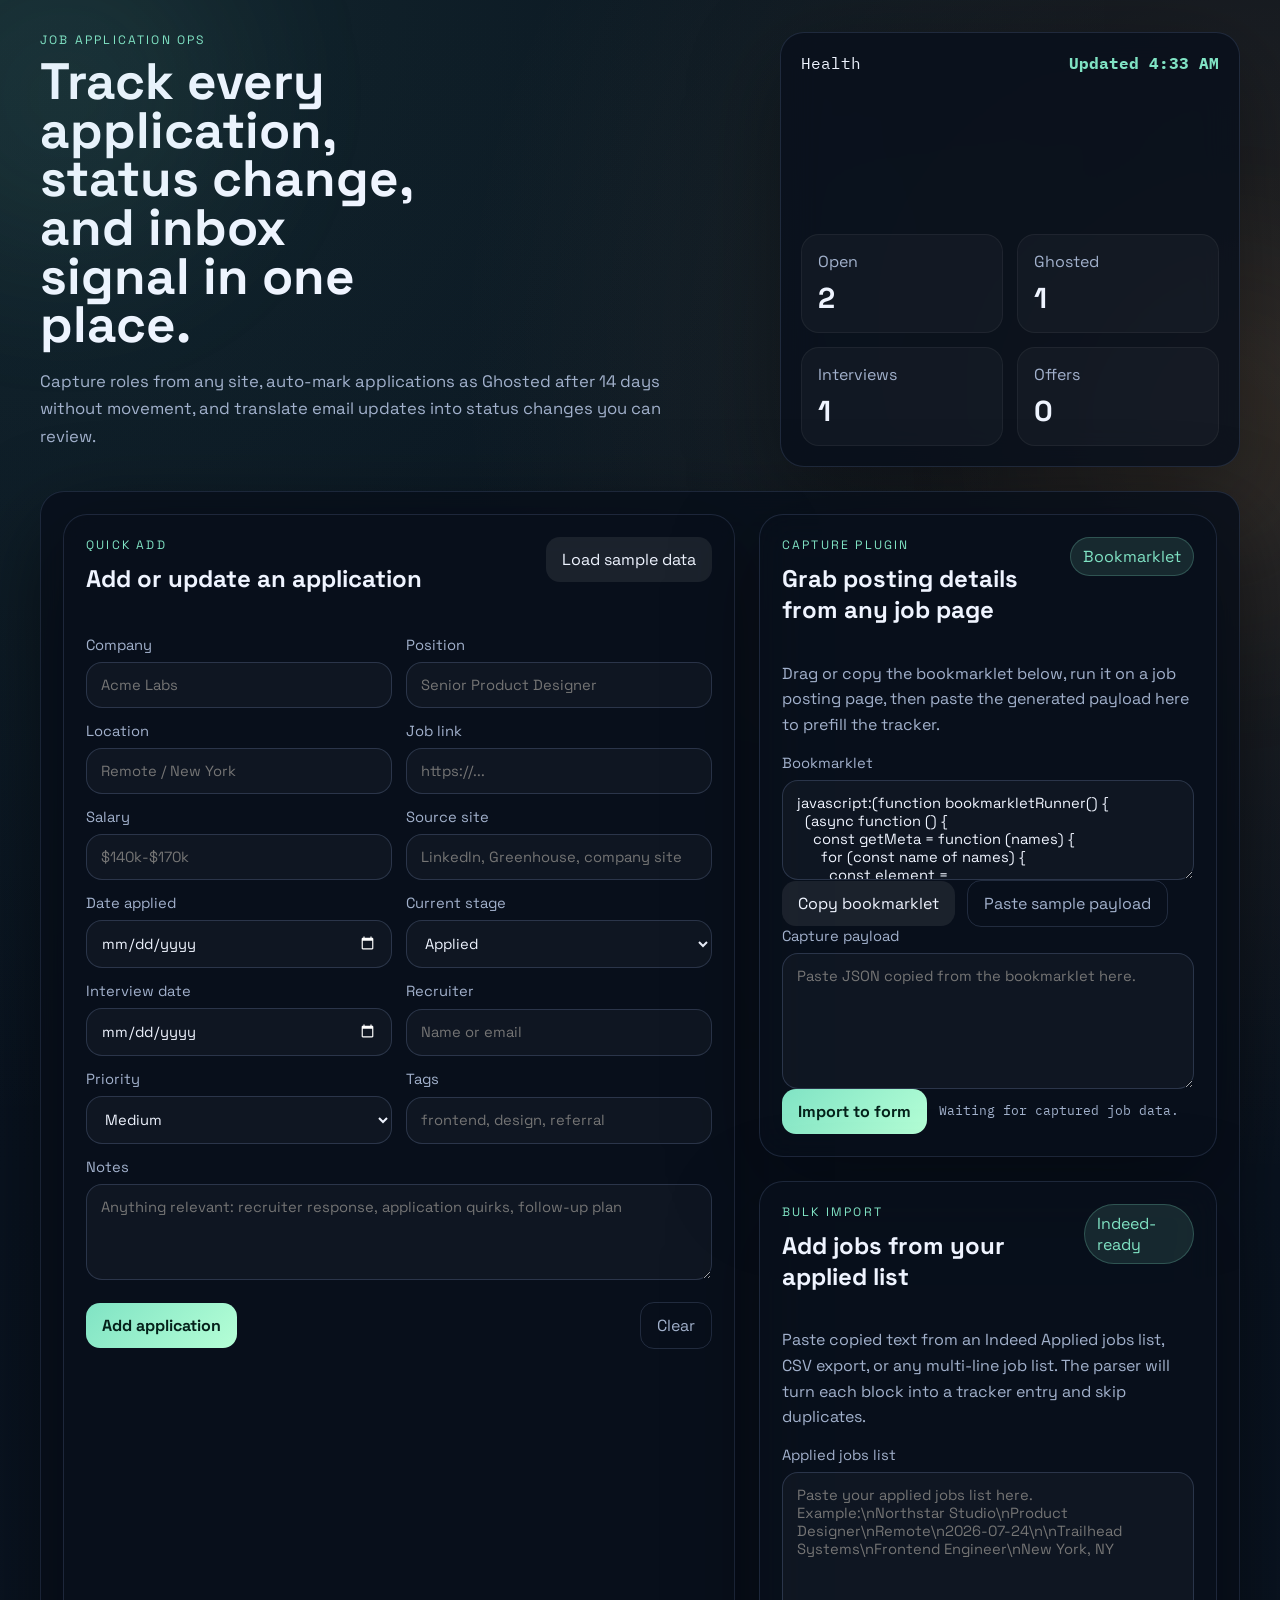
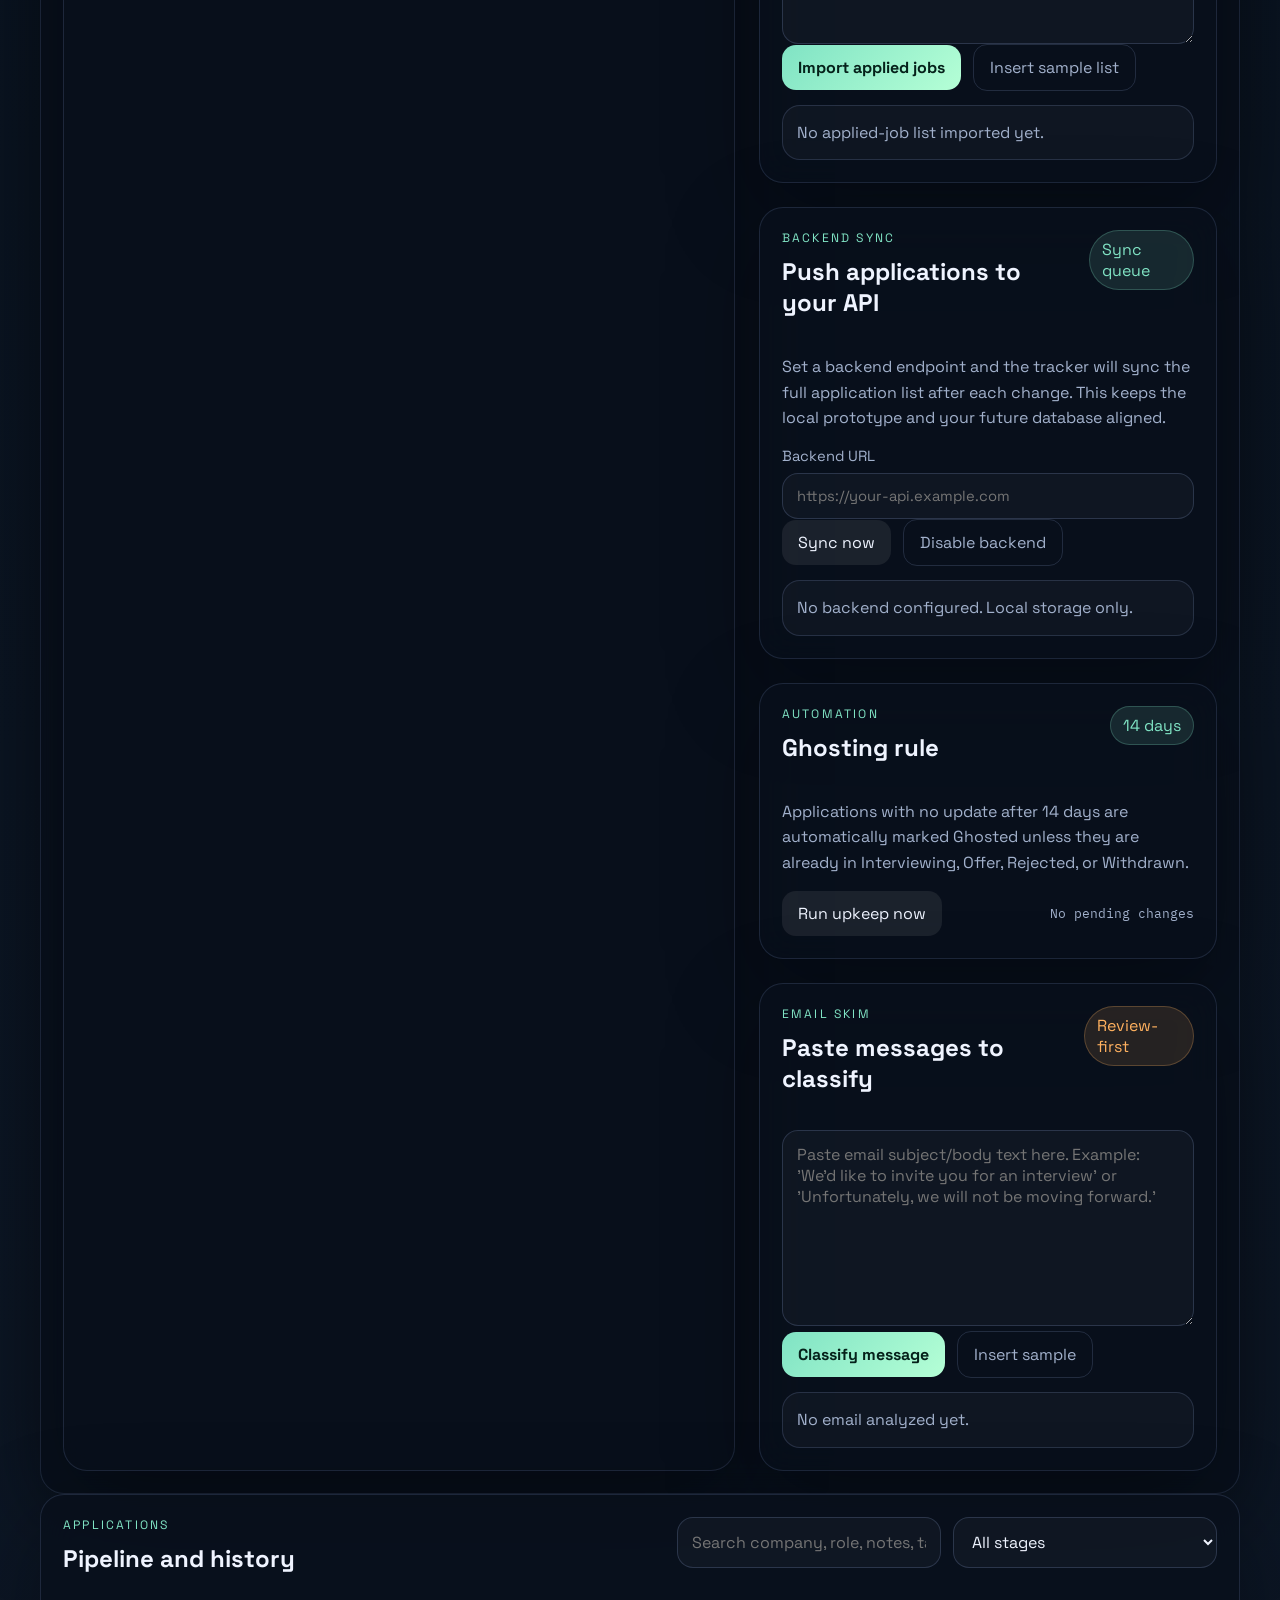
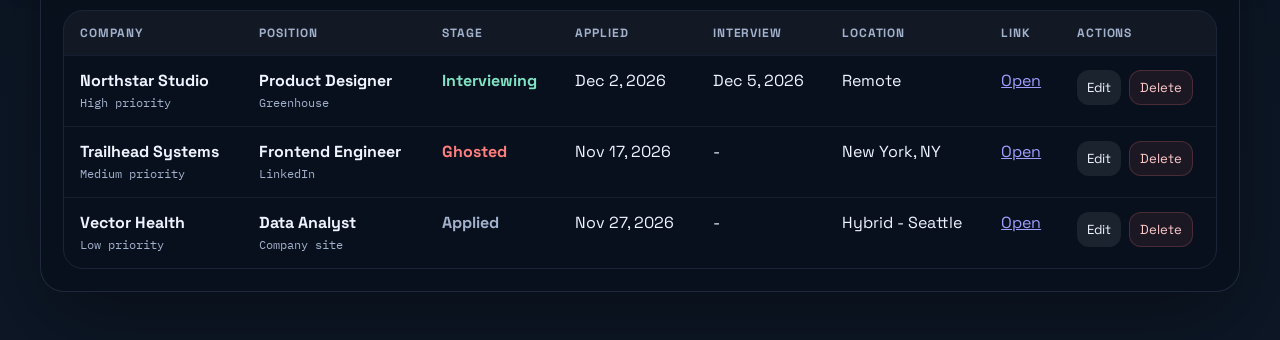
==== index.html @ 48f39924 "Initial commit: Job Tracker prototype with capture, bulk import, and Python sync backend" ====
<!doctype html>
<html lang="en">
  <head>
    <meta charset="UTF-8" />
    <meta name="viewport" content="width=device-width, initial-scale=1.0" />
    <title>Job Tracker</title>
    <link rel="preconnect" href="https://fonts.googleapis.com" />
    <link rel="preconnect" href="https://fonts.gstatic.com" crossorigin />
    <link href="https://fonts.googleapis.com/css2?family=Space+Grotesk:wght@400;500;600;700&family=IBM+Plex+Mono:wght@400;500&display=swap" rel="stylesheet" />
    <link rel="stylesheet" href="styles.css" />
  </head>
  <body>
    <div class="backdrop backdrop-one"></div>
    <div class="backdrop backdrop-two"></div>
    <main class="shell">
      <header class="hero">
        <div>
          <p class="eyebrow">Job Application Ops</p>
          <h1>Track every application, status change, and inbox signal in one place.</h1>
          <p class="lede">
            Capture roles from any site, auto-mark applications as Ghosted after 14 days without movement, and translate email updates into status changes you can review.
          </p>
        </div>
        <div class="hero-card">
          <div class="hero-card-top">
            <span>Health</span>
            <strong id="lastSyncLabel">Ready</strong>
          </div>
          <div class="hero-card-grid">
            <div>
              <span>Open</span>
              <strong id="openCount">0</strong>
            </div>
            <div>
              <span>Ghosted</span>
              <strong id="ghostedCount">0</strong>
            </div>
            <div>
              <span>Interviews</span>
              <strong id="interviewCount">0</strong>
            </div>
            <div>
              <span>Offers</span>
              <strong id="offerCount">0</strong>
            </div>
          </div>
        </div>
      </header>

      <section class="panel grid-two">
        <form id="applicationForm" class="card form-card">
          <div class="card-heading">
            <div>
              <p class="section-kicker">Quick add</p>
              <h2>Add or update an application</h2>
            </div>
            <button type="button" id="seedButton" class="secondary">Load sample data</button>
          </div>

          <div class="form-grid">
            <label>
              Company
              <input name="company" required placeholder="Acme Labs" />
            </label>
            <label>
              Position
              <input name="position" required placeholder="Senior Product Designer" />
            </label>
            <label>
              Location
              <input name="location" placeholder="Remote / New York" />
            </label>
            <label>
              Job link
              <input name="link" type="url" placeholder="https://..." />
            </label>
            <label>
              Salary
              <input name="salary" placeholder="$140k-$170k" />
            </label>
            <label>
              Source site
              <input name="sourceSite" placeholder="LinkedIn, Greenhouse, company site" />
            </label>
            <label>
              Date applied
              <input name="dateApplied" type="date" required />
            </label>
            <label>
              Current stage
              <select name="stage">
                <option>Applied</option>
                <option>Screening</option>
                <option>Interviewing</option>
                <option>Offer</option>
                <option>Rejected</option>
                <option>Ghosted</option>
                <option>Withdrawn</option>
              </select>
            </label>
            <label>
              Interview date
              <input name="interviewDate" type="date" />
            </label>
            <label>
              Recruiter
              <input name="recruiter" placeholder="Name or email" />
            </label>
            <label>
              Priority
              <select name="priority">
                <option>High</option>
                <option selected>Medium</option>
                <option>Low</option>
              </select>
            </label>
            <label>
              Tags
              <input name="tags" placeholder="frontend, design, referral" />
            </label>
            <label class="wide">
              Notes
              <textarea name="notes" rows="3" placeholder="Anything relevant: recruiter response, application quirks, follow-up plan"></textarea>
            </label>
          </div>

          <div class="form-actions">
            <button type="submit" class="primary" id="submitButton">Add application</button>
            <button type="button" id="resetButton" class="ghost">Clear</button>
          </div>
        </form>

        <aside class="stack">
          <section class="card">
            <div class="card-heading compact">
              <div>
                <p class="section-kicker">Capture plugin</p>
                <h2>Grab posting details from any job page</h2>
              </div>
              <span class="pill">Bookmarklet</span>
            </div>
            <p class="text-muted">
              Drag or copy the bookmarklet below, run it on a job posting page, then paste the generated payload here to prefill the tracker.
            </p>
            <label>
              Bookmarklet
              <textarea id="bookmarkletOutput" rows="4" readonly></textarea>
            </label>
            <div class="form-actions tight">
              <button type="button" id="copyBookmarkletButton" class="secondary">Copy bookmarklet</button>
              <button type="button" id="fillFromPayloadButton" class="ghost">Paste sample payload</button>
            </div>
            <label>
              Capture payload
              <textarea id="captureInput" rows="6" placeholder="Paste JSON copied from the bookmarklet here."></textarea>
            </label>
            <div class="form-actions tight">
              <button type="button" id="importCaptureButton" class="primary">Import to form</button>
              <span id="captureResult" class="status-text">Waiting for captured job data.</span>
            </div>
          </section>

          <section class="card">
            <div class="card-heading compact">
              <div>
                <p class="section-kicker">Bulk import</p>
                <h2>Add jobs from your applied list</h2>
              </div>
              <span class="pill">Indeed-ready</span>
            </div>
            <p class="text-muted">
              Paste copied text from an Indeed Applied jobs list, CSV export, or any multi-line job list. The parser will turn each block into a tracker entry and skip duplicates.
            </p>
            <label>
              Applied jobs list
              <textarea id="bulkImportInput" rows="8" placeholder="Paste your applied jobs list here. Example:\nNorthstar Studio\nProduct Designer\nRemote\n2026-07-24\n\nTrailhead Systems\nFrontend Engineer\nNew York, NY"></textarea>
            </label>
            <div class="form-actions tight">
              <button type="button" id="bulkImportButton" class="primary">Import applied jobs</button>
              <button type="button" id="bulkImportSampleButton" class="ghost">Insert sample list</button>
            </div>
            <div id="bulkImportResult" class="insight-box">No applied-job list imported yet.</div>
          </section>

          <section class="card">
            <div class="card-heading compact">
              <div>
                <p class="section-kicker">Backend sync</p>
                <h2>Push applications to your API</h2>
              </div>
              <span class="pill">Sync queue</span>
            </div>
            <p class="text-muted">
              Set a backend endpoint and the tracker will sync the full application list after each change. This keeps the local prototype and your future database aligned.
            </p>
            <label>
              Backend URL
              <input id="backendUrlInput" type="url" placeholder="https://your-api.example.com" />
            </label>
            <div class="form-actions tight">
              <button type="button" id="syncNowButton" class="secondary">Sync now</button>
              <button type="button" id="clearBackendButton" class="ghost">Disable backend</button>
            </div>
            <div id="backendStatus" class="insight-box">No backend configured. Local storage only.</div>
          </section>

          <section class="card">
            <div class="card-heading compact">
              <div>
                <p class="section-kicker">Automation</p>
                <h2>Ghosting rule</h2>
              </div>
              <span class="pill">14 days</span>
            </div>
            <p class="text-muted">Applications with no update after 14 days are automatically marked Ghosted unless they are already in Interviewing, Offer, Rejected, or Withdrawn.</p>
            <div class="inline-row">
              <button type="button" id="runGhostingButton" class="secondary">Run upkeep now</button>
              <span id="ghostingResult" class="status-text">No pending changes</span>
            </div>
          </section>

          <section class="card">
            <div class="card-heading compact">
              <div>
                <p class="section-kicker">Email skim</p>
                <h2>Paste messages to classify</h2>
              </div>
              <span class="pill warm">Review-first</span>
            </div>
            <textarea id="emailInput" rows="8" placeholder="Paste email subject/body text here. Example: 'We'd like to invite you for an interview' or 'Unfortunately, we will not be moving forward.'"></textarea>
            <div class="form-actions tight">
              <button type="button" id="classifyEmailButton" class="primary">Classify message</button>
              <button type="button" id="sampleEmailButton" class="ghost">Insert sample</button>
            </div>
            <div id="emailResult" class="insight-box">No email analyzed yet.</div>
          </section>
        </aside>
      </section>

      <section class="panel card">
        <div class="card-heading compact wrap">
          <div>
            <p class="section-kicker">Applications</p>
            <h2>Pipeline and history</h2>
          </div>
          <div class="filters">
            <input id="searchInput" placeholder="Search company, role, notes, tags" />
            <select id="stageFilter">
              <option value="All">All stages</option>
              <option>Applied</option>
              <option>Screening</option>
              <option>Interviewing</option>
              <option>Offer</option>
              <option>Rejected</option>
              <option>Ghosted</option>
              <option>Withdrawn</option>
            </select>
          </div>
        </div>
        <div class="table-wrap">
          <table>
            <thead>
              <tr>
                <th>Company</th>
                <th>Position</th>
                <th>Stage</th>
                <th>Applied</th>
                <th>Interview</th>
                <th>Location</th>
                <th>Link</th>
                <th>Actions</th>
              </tr>
            </thead>
            <tbody id="applicationTable"></tbody>
          </table>
        </div>
      </section>
    </main>
    <script src="app.js"></script>
  </body>
</html>
---- styles.css ----
:root {
  color-scheme: dark;
  --bg: #07111d;
  --bg2: #0d1726;
  --card: rgba(9, 16, 28, 0.84);
  --card-border: rgba(165, 191, 255, 0.14);
  --text: #eff4ff;
  --muted: #a2b1cc;
  --accent: #80e3c4;
  --accent-2: #ffb15f;
  --danger: #ff7f7f;
  --good: #7ef2b2;
  --shadow: 0 28px 90px rgba(0, 0, 0, 0.35);
  --radius: 24px;
}

* {
  box-sizing: border-box;
}

html,
body {
  margin: 0;
  min-height: 100%;
  background:
    radial-gradient(circle at top left, rgba(128, 227, 196, 0.1), transparent 30%),
    radial-gradient(circle at right 10%, rgba(255, 177, 95, 0.12), transparent 24%),
    linear-gradient(180deg, var(--bg), var(--bg2));
  color: var(--text);
  font-family: "Space Grotesk", system-ui, sans-serif;
}

body {
  overflow-x: hidden;
}

button,
input,
select,
textarea {
  font: inherit;
}

button {
  cursor: pointer;
  border: 0;
}

.backdrop {
  position: fixed;
  inset: auto;
  border-radius: 999px;
  filter: blur(90px);
  pointer-events: none;
  opacity: 0.45;
}

.backdrop-one {
  width: 22rem;
  height: 22rem;
  background: rgba(128, 227, 196, 0.18);
  left: -7rem;
  top: -5rem;
}

.backdrop-two {
  width: 24rem;
  height: 24rem;
  background: rgba(255, 177, 95, 0.14);
  right: -8rem;
  top: 16rem;
}

.shell {
  width: min(1200px, calc(100vw - 32px));
  margin: 0 auto;
  padding: 32px 0 48px;
}

.hero {
  display: grid;
  grid-template-columns: minmax(0, 1.4fr) minmax(320px, 0.9fr);
  gap: 24px;
  align-items: stretch;
  margin-bottom: 24px;
}

.eyebrow,
.section-kicker {
  margin: 0 0 10px;
  text-transform: uppercase;
  letter-spacing: 0.18em;
  color: var(--accent);
  font-size: 0.76rem;
}

h1,
h2,
p {
  margin-top: 0;
}

h1 {
  font-size: clamp(2.4rem, 4vw, 4.4rem);
  line-height: 0.95;
  margin-bottom: 18px;
  max-width: 12ch;
}

.lede {
  color: var(--muted);
  font-size: 1.04rem;
  line-height: 1.65;
  max-width: 60ch;
}

.panel,
.card,
.hero-card {
  background: var(--card);
  border: 1px solid var(--card-border);
  box-shadow: var(--shadow);
  backdrop-filter: blur(18px);
}

.panel,
.card,
.hero-card {
  border-radius: var(--radius);
}

.hero-card {
  padding: 20px;
  display: flex;
  flex-direction: column;
  justify-content: space-between;
}

.hero-card-top,
.card-heading,
.form-actions,
.inline-row {
  display: flex;
  justify-content: space-between;
  gap: 12px;
  align-items: center;
}

.hero-card-top span,
.hero-card-top strong {
  font-family: "IBM Plex Mono", monospace;
}

.hero-card-top strong {
  color: var(--accent);
}

.hero-card-grid {
  display: grid;
  grid-template-columns: repeat(2, minmax(0, 1fr));
  gap: 14px;
  margin-top: 22px;
}

.hero-card-grid div {
  padding: 16px;
  border-radius: 18px;
  background: rgba(255, 255, 255, 0.03);
  border: 1px solid rgba(255, 255, 255, 0.05);
}

.hero-card-grid span,
.hero-card-grid strong {
  display: block;
}

.hero-card-grid span {
  color: var(--muted);
  margin-bottom: 8px;
}

.hero-card-grid strong {
  font-size: 1.8rem;
}

.grid-two {
  display: grid;
  grid-template-columns: minmax(0, 1.1fr) minmax(300px, 0.75fr);
  gap: 24px;
}

.card,
.panel {
  padding: 22px;
}

.stack {
  display: grid;
  gap: 24px;
}

.form-grid {
  display: grid;
  grid-template-columns: repeat(2, minmax(0, 1fr));
  gap: 14px;
  margin: 22px 0;
}

label {
  display: grid;
  gap: 8px;
  color: var(--muted);
  font-size: 0.92rem;
}

label.wide {
  grid-column: 1 / -1;
}

input,
select,
textarea {
  width: 100%;
  background: rgba(255, 255, 255, 0.03);
  border: 1px solid rgba(165, 191, 255, 0.18);
  border-radius: 16px;
  padding: 13px 14px;
  color: var(--text);
  outline: none;
}

textarea {
  resize: vertical;
  min-height: 96px;
}

input:focus,
select:focus,
textarea:focus {
  border-color: rgba(128, 227, 196, 0.8);
  box-shadow: 0 0 0 4px rgba(128, 227, 196, 0.12);
}

.primary,
.secondary,
.ghost {
  border-radius: 14px;
  padding: 12px 16px;
  transition: transform 0.18s ease, opacity 0.18s ease, background 0.18s ease;
}

.primary {
  background: linear-gradient(135deg, var(--accent), #b5ffd6);
  color: #05211a;
  font-weight: 700;
}

.secondary {
  background: rgba(255, 255, 255, 0.08);
  color: var(--text);
}

.ghost {
  background: transparent;
  color: var(--muted);
  border: 1px solid rgba(165, 191, 255, 0.16);
}

.primary:hover,
.secondary:hover,
.ghost:hover {
  transform: translateY(-1px);
}

.form-actions.tight {
  justify-content: flex-start;
}

.card-heading {
  align-items: start;
  margin-bottom: 8px;
}

.card-heading.compact {
  margin-bottom: 16px;
}

.card-heading.wrap {
  flex-wrap: wrap;
}

.pill {
  display: inline-flex;
  align-items: center;
  justify-content: center;
  padding: 8px 12px;
  border-radius: 999px;
  background: rgba(128, 227, 196, 0.12);
  color: var(--accent);
  border: 1px solid rgba(128, 227, 196, 0.24);
}

.pill.warm {
  background: rgba(255, 177, 95, 0.12);
  border-color: rgba(255, 177, 95, 0.25);
  color: var(--accent-2);
}

.text-muted,
.status-text {
  color: var(--muted);
  line-height: 1.6;
}

.status-text {
  font-family: "IBM Plex Mono", monospace;
  font-size: 0.84rem;
}

.insight-box {
  margin-top: 14px;
  border-radius: 18px;
  border: 1px solid rgba(165, 191, 255, 0.16);
  background: rgba(255, 255, 255, 0.03);
  padding: 14px;
  color: var(--muted);
  line-height: 1.6;
}

.inline-row {
  margin-top: 16px;
  flex-wrap: wrap;
}

.filters {
  display: flex;
  gap: 12px;
  flex-wrap: wrap;
  width: min(100%, 540px);
}

.filters input,
.filters select {
  min-width: 210px;
  flex: 1;
}

.table-wrap {
  overflow: auto;
  border-radius: 20px;
  border: 1px solid rgba(165, 191, 255, 0.12);
}

table {
  width: 100%;
  border-collapse: collapse;
  min-width: 1080px;
}

thead th {
  text-align: left;
  font-size: 0.75rem;
  text-transform: uppercase;
  letter-spacing: 0.08em;
  color: var(--muted);
  background: rgba(255, 255, 255, 0.04);
  padding: 14px 16px;
}

tbody td {
  padding: 14px 16px;
  border-top: 1px solid rgba(165, 191, 255, 0.08);
  vertical-align: top;
}

tbody tr:hover {
  background: rgba(255, 255, 255, 0.03);
}

.table-stage {
  font-weight: 700;
}

.stage-applied {
  color: var(--muted);
}

.stage-screening,
.stage-interviewing {
  color: var(--accent);
}

.stage-offer {
  color: var(--accent-2);
}

.stage-rejected,
.stage-ghosted,
.stage-withdrawn {
  color: var(--danger);
}

.row-actions {
  display: flex;
  flex-wrap: wrap;
  gap: 8px;
}

.row-actions button,
.row-actions a {
  font-size: 0.82rem;
  padding: 8px 10px;
  border-radius: 12px;
  text-decoration: none;
}

.row-actions a {
  color: var(--text);
  border: 1px solid rgba(128, 227, 196, 0.24);
  background: rgba(128, 227, 196, 0.08);
}

.danger {
  border: 1px solid rgba(255, 127, 127, 0.2);
  background: rgba(255, 127, 127, 0.08);
  color: #ffc9c9;
}

.small-note {
  color: var(--muted);
  font-family: "IBM Plex Mono", monospace;
  font-size: 0.78rem;
}

@media (max-width: 980px) {
  .hero,
  .grid-two {
    grid-template-columns: 1fr;
  }

  .form-grid {
    grid-template-columns: 1fr;
  }

  .filters {
    width: 100%;
  }
}

@media (max-width: 640px) {
  .shell {
    width: min(100vw - 18px, 1200px);
    padding-top: 18px;
  }

  .card,
  .panel,
  .hero-card {
    padding: 16px;
    border-radius: 20px;
  }

  h1 {
    max-width: 100%;
  }

  .hero-card-grid {
    grid-template-columns: 1fr 1fr;
  }

  .hero-card-grid strong {
    font-size: 1.4rem;
  }
}
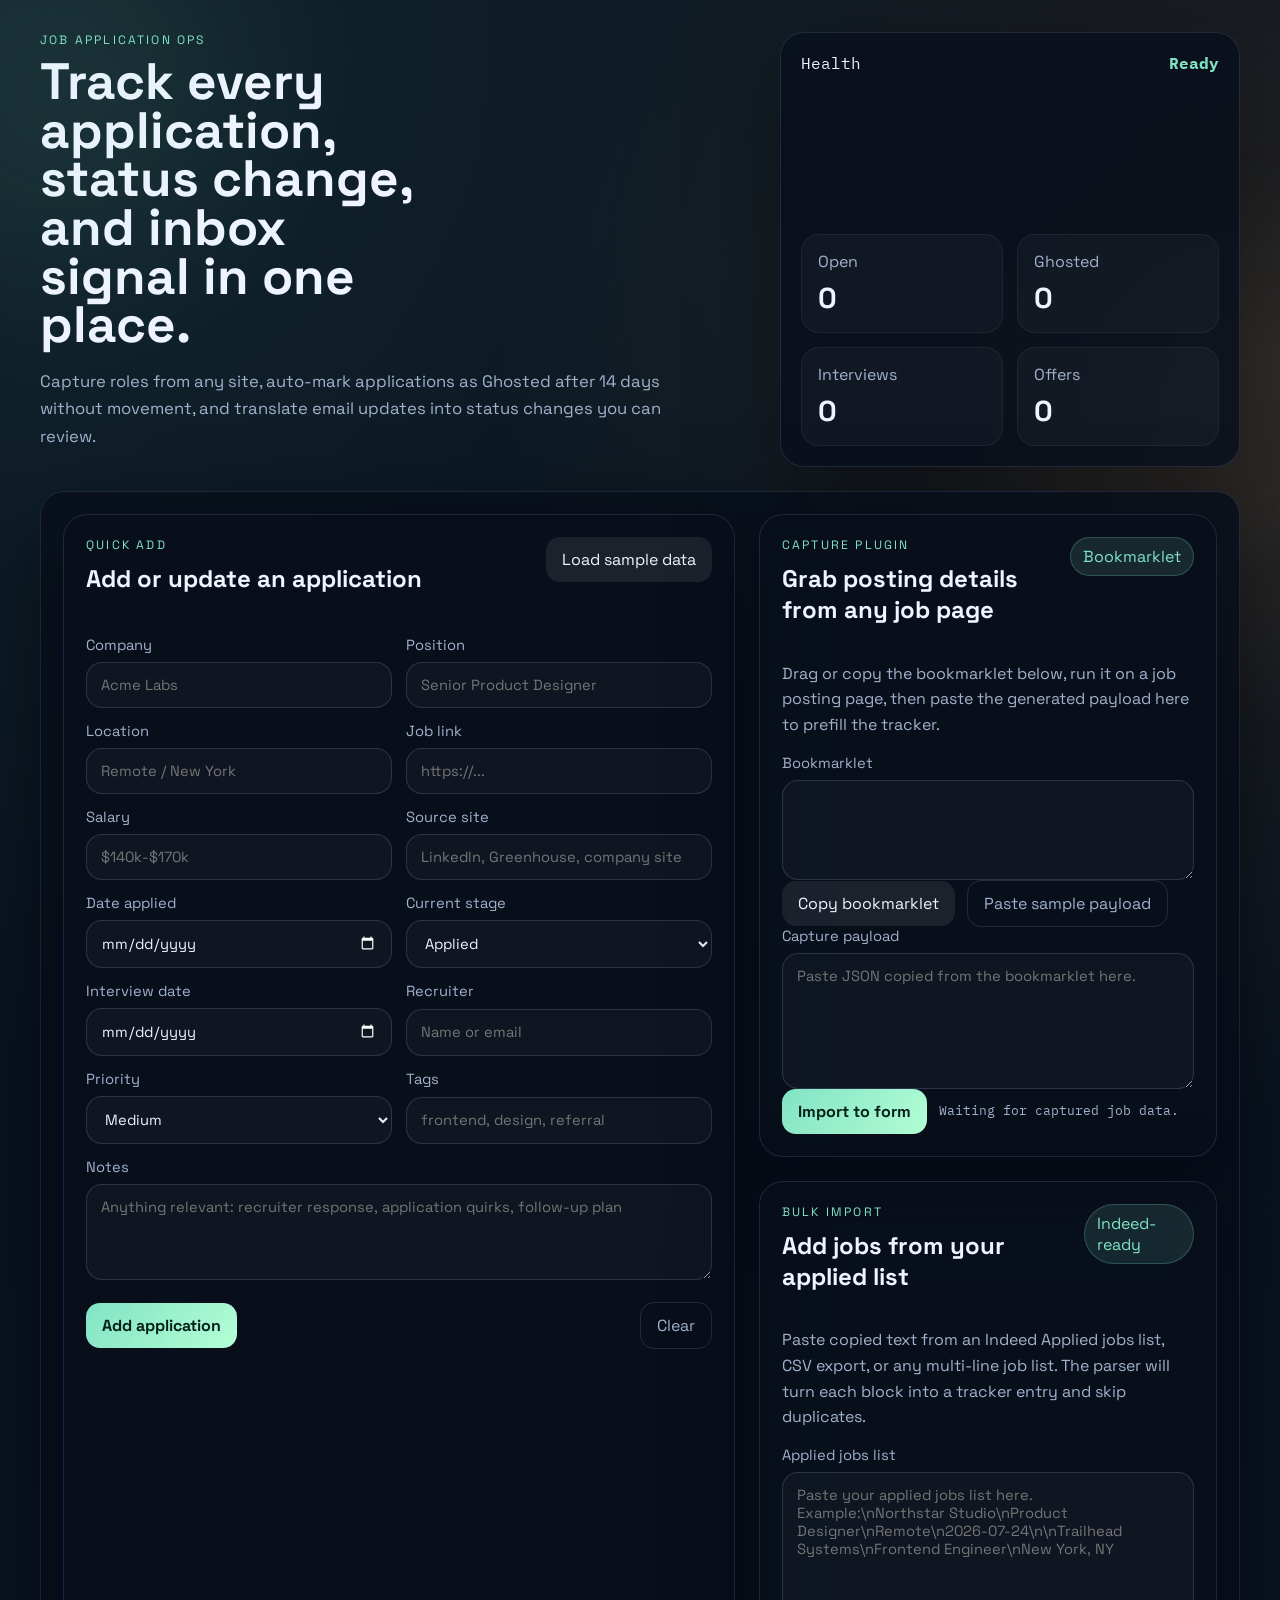
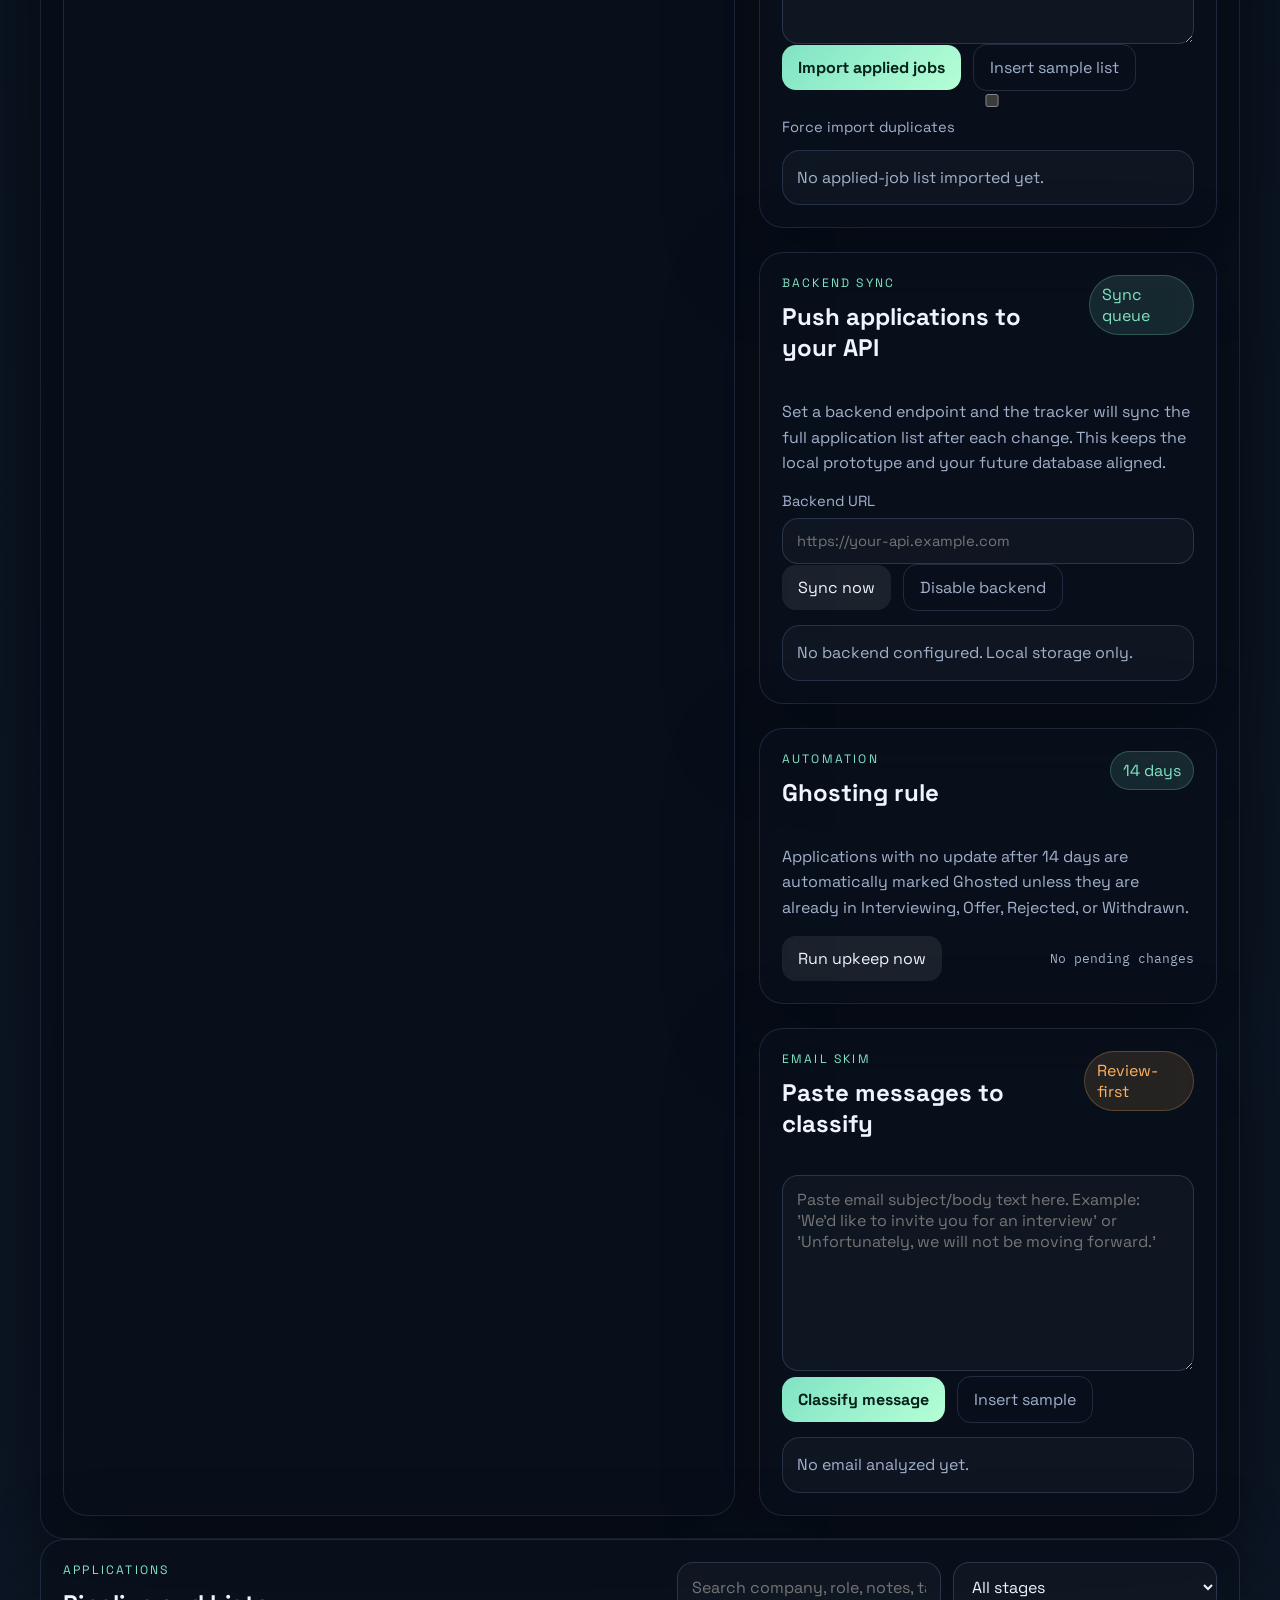
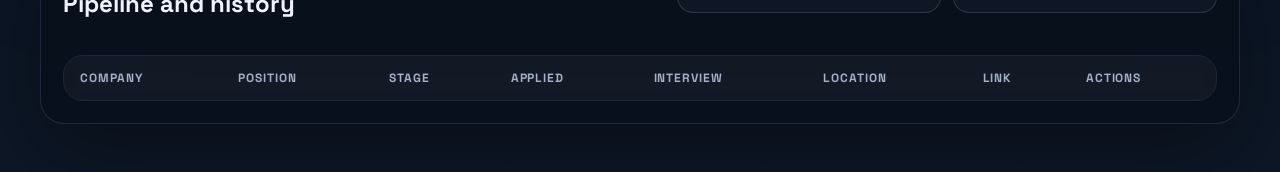
==== commit a238401e: "Bulk import: add force-duplicates option and UI checkbox" ====
--- a/index.html
+++ b/index.html
@@ -179,6 +179,9 @@
               <button type="button" id="bulkImportButton" class="primary">Import applied jobs</button>
               <button type="button" id="bulkImportSampleButton" class="ghost">Insert sample list</button>
             </div>
+            <label class="small-option">
+              <input type="checkbox" id="forceImportDuplicates" /> Force import duplicates
+            </label>
             <div id="bulkImportResult" class="insight-box">No applied-job list imported yet.</div>
           </section>
 
